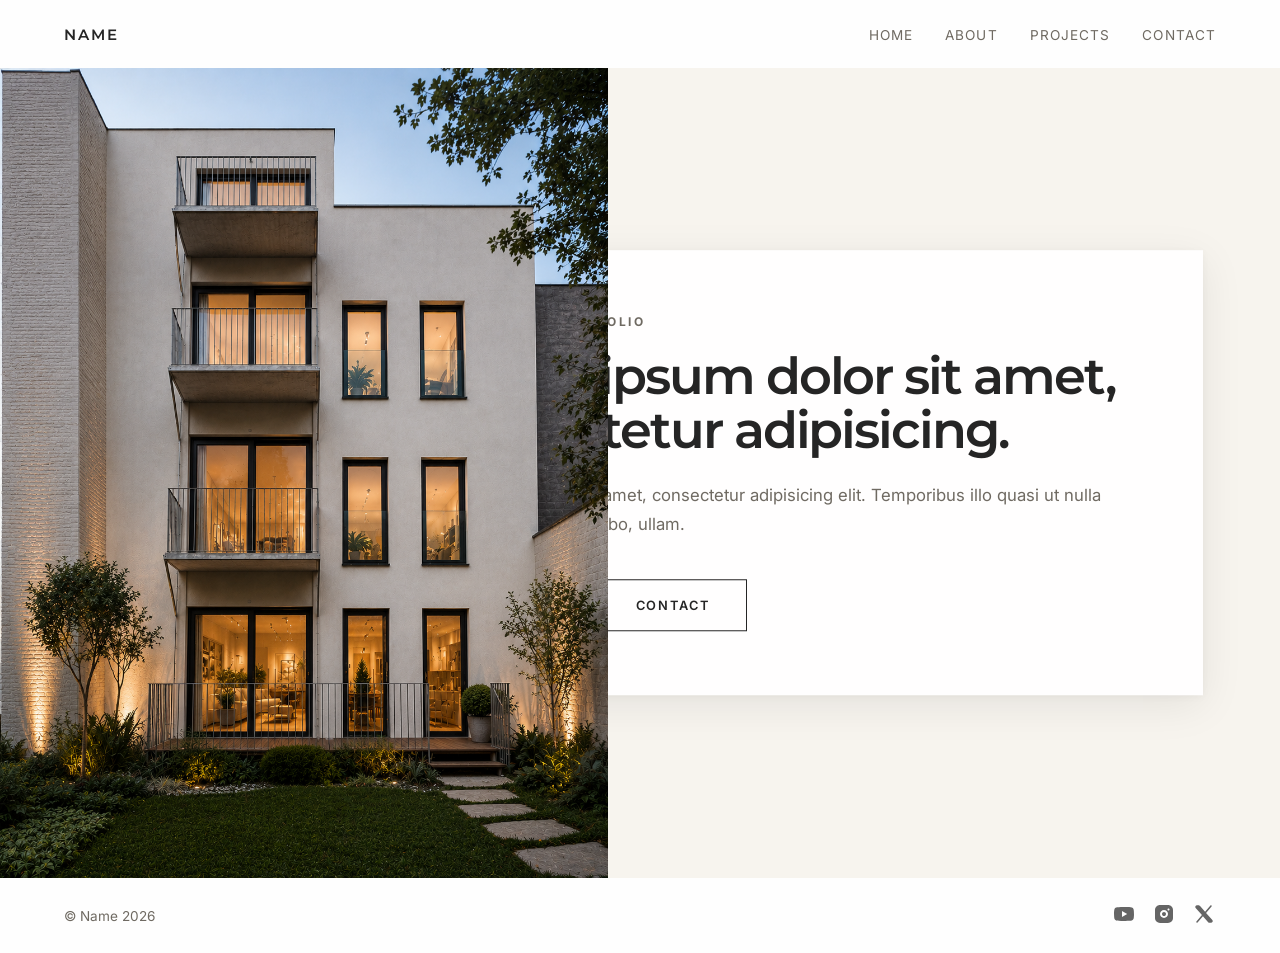
==== index.html @ ab99eb2c "add about page structure and styling" ====
<!doctype html>
<html lang="en">
  <head>
    <meta charset="UTF-8" />
    <meta name="viewport" content="width=device-width, initial-scale=1.0" />
    <!-- Google Fonts -->
    <link rel="preconnect" href="https://fonts.googleapis.com" />
    <link rel="preconnect" href="https://fonts.gstatic.com" crossorigin />
    <link
      href="https://fonts.googleapis.com/css2?family=Inter:ital,opsz,wght@0,14..32,100..900;1,14..32,100..900&family=Montserrat:ital,wght@0,100..900;1,100..900&display=swap"
      rel="stylesheet"
    />
    <!-- CSS Global -->
    <link rel="stylesheet" href="./global.css" />
    <title>Architecture</title>
  </head>
  <body>
    <header class="site-header">
      <a href="index.html" class="logo">Name</a>

      <nav class="site-nav">
        <ul>
          <li><a href="index.html">Home</a></li>
          <li><a href="about.html">About</a></li>
          <li><a href="#">Projects</a></li>
          <li><a href="#">Contact</a></li>
        </ul>
      </nav>
    </header>

    <main>
      <section class="hero">
        <div class="hero-content">
          <img
            class="hero-image"
            src="./images/house.png"
            alt="image of the building"
          />
          <!-- Eyebrow text is a short, descriptive phrase that sits above your main headline -->
          <div class="hero-content-details">
            <p class="eyebrow">Architecture Portfolio</p>
            <h1>Lorem ipsum dolor sit amet, consectetur adipisicing.</h1>

            <p class="subtext">
              Lorem ipsum dolor sit amet, consectetur adipisicing elit.
              Temporibus illo quasi ut nulla voluptates quo, explicabo, ullam.
            </p>
            <div class="btn-wrapper">
              <a href="#" class="button">Projects</a>
              <a href="#" class="button">Contact</a>
            </div>
          </div>
        </div>
      </section>
    </main>

    <footer class="site-footer">
      <p>© Name 2026</p>

      <ul class="social-links">
        <li>
          <a
            href="https://www.youtube.com/"
            target="_blank"
            rel="noopener noreferrer"
          >
            <img src="./images/youtube.svg" alt="YouTube" />
          </a>
        </li>
        <li>
          <a
            href="https://www.instagram.com/"
            target="_blank"
            rel="noopener noreferrer"
          >
            <img src="./images/instagram-fill.svg" alt="Instagram" />
          </a>
        </li>
        <li>
          <a href="https://x.com/" target="_blank" rel="noopener noreferrer">
            <img src="./images/x-twitter-solid.svg" alt="X / Twitter" />
          </a>
        </li>
      </ul>
    </footer>
  </body>
</html>
---- global.css ----
* {
  margin: 0;
  padding: 0;
  box-sizing: border-box;
}

:root {
  --color-light: #fefefe;
  --color-cream: #f7f4ee;
  --color-stone: #e8e2d8;
  --color-text: #252525;
  --color-muted: #6f6a62;
}

body {
  min-height: 100vh;
  font-family: "Inter", sans-serif;
  background-color: var(--color-cream);
  color: var(--color-text);
}

ul {
  list-style: none;
}

a {
  text-decoration: none;
  color: inherit;
}

/* GENERAL */

.eyebrow {
  margin-bottom: 1.25rem;
  font-size: 0.75rem;
  font-weight: 700;
  letter-spacing: 0.2em;
  text-transform: uppercase;
  color: var(--color-muted);
}

/* HEADER */

.site-header {
  display: flex;
  justify-content: space-between;
  align-items: center;
  padding: 1.5rem 5%;
  background-color: var(--color-light);
}

.logo {
  font-family: "Montserrat", sans-serif;
  font-size: 0.95rem;
  font-weight: 600;
  letter-spacing: 0.14em;
  text-transform: uppercase;
}

.site-nav ul {
  display: flex;
  gap: 2rem;
}

.site-nav a {
  font-size: 0.85rem;
  letter-spacing: 0.08em;
  text-transform: uppercase;
  color: var(--color-muted);
}

.site-nav a:hover {
  color: var(--color-text);
  text-decoration: underline;
  text-underline-offset: 0.4rem;
}

/* HERO */

.hero-content {
  position: relative;
  min-height: 90vh;
}

.hero-image {
  position: absolute;
  height: 100%;
  object-fit: contain;
  object-position: left center;
  z-index: 1;
}

.hero-content-details {
  position: absolute;
  top: 50%;
  right: 6%;
  transform: translateY(-50%);
  max-width: 65%;
  background: rgba(255, 255, 255, 0.95);
  /* backdrop-filter: blur(20px); */
  padding: 4rem 3.5rem;
  box-shadow:
    0 10px 40px rgba(0, 0, 0, 0.08),
    0 2px 8px rgba(0, 0, 0, 0.04);
}

.hero h1 {
  margin-bottom: 1.5rem;
  font-size: clamp(2.4rem, 4vw, 4.5rem);
  font-family: "Montserrat", sans-serif;
  font-weight: 600;
  line-height: 1.05;
  letter-spacing: -0.04em;
}

.hero .subtext {
  margin-bottom: 2.5rem;
  font-size: 1.05rem;
  line-height: 1.75;
  color: var(--color-muted);
}

/* Reset hero p styles for the card */
.hero p {
  max-width: 100%;
  color: var(--color-muted);
  text-shadow: none;
}

/* BUTTON */

.btn-wrapper {
  display: flex;
  gap: 1rem;
  flex-wrap: wrap;
}

.button {
  padding: 1.1rem 2.25rem;
  border: 1.5px solid var(--color-text);
  font-size: 0.8rem;
  font-weight: 600;
  letter-spacing: 0.12rem;
  text-transform: uppercase;
}

@media (max-width: 460px) {
  .btn-wrapper {
    flex-direction: column;
    gap: 0.5rem;
  }

  .button {
    padding: 0.8rem 1.6rem;
    text-align: center;
  }
}

.button:hover {
  color: var(--color-light);
  background-color: var(--color-text);
}

/* FOOTER */

.site-footer {
  display: flex;
  justify-content: space-between;
  align-items: center;
  padding: 1.5rem 5%;
  background-color: var(--color-light);
  color: var(--color-muted);
  font-size: 0.85rem;
}

.social-links {
  display: flex;
  align-items: center;
  gap: 1rem;
}

.social-links img {
  width: 24px;
  opacity: 0.6;
  filter: none;
}

.social-links img:hover {
  opacity: 1;
}

@media (max-width: 768px) {
  .site-header,
  .site-footer {
    flex-direction: column;
    gap: 1rem;
  }
}

/* ABOUT */

.page-intro {
  max-width: 760px;
  padding: 6rem 5% 3rem;
}

.page-intro h1 {
  margin-bottom: 1.5rem;
  font-family: "Montserrat", sans-serif;
  font-size: clamp(2.2rem, 4vw, 3.8rem);
  font-weight: 600;
  line-height: 1.05;
  letter-spacing: -0.04em;
}

.page-intro .subtext {
  font-size: 1.05rem;
  line-height: 1.75;
  color: var(--color-muted);
}

/* ABOUT - PHILOSOPHY */

.philosophy {
  display: grid;
  grid-template-columns: 1fr 1fr;
  gap: 4rem;
  align-items: center;
  padding: 3rem 5%;
}

.philosophy-image img {
  width: 100%;
  height: auto;
  object-fit: cover;
}

.section-header h2,
.philosophy-text h2 {
  font-family: "Montserrat", sans-serif;
  font-size: clamp(1.8rem, 3vw, 2.6rem);
  font-weight: 600;
  line-height: 1.15;
  letter-spacing: -0.03em;
}

.philosophy-text h2 {
  margin: 0.75rem 0 1.5rem;
}

.philosophy-text p {
  margin-bottom: 1.25rem;
  font-size: 1rem;
  line-height: 1.75;
  color: var(--color-muted);
}

/* ABOUT - VALUES */

.page-section {
  padding: 2rem 5% 5rem;
}

.section-header {
  max-width: 640px;
  margin-bottom: 3rem;
}

.values-grid {
  display: grid;
  grid-template-columns: repeat(2, 1fr);
  gap: 2.5rem;
}

.value-card {
  display: flex;
  flex-direction: column;
  gap: 1rem;
  padding: 2.5rem 2rem;
  background-color: var(--color-light);
  border: 1px solid var(--color-stone);
}

.value-number {
  font-family: "Montserrat", sans-serif;
  font-size: 1.5rem;
  font-weight: 600;
  color: var(--color-muted);
}

.value-card h3 {
  font-family: "Montserrat", sans-serif;
  font-size: 1.25rem;
  font-weight: 600;
}

.value-card p {
  font-size: 0.95rem;
  line-height: 1.7;
  color: var(--color-muted);
}

/* ABOUT - CLOSING STATEMENT */

.closing-statement {
  display: flex;
  flex-direction: column;
  gap: 1rem;
  max-width: 950px;
  align-items: center;
  margin: 0 auto;
  padding: 1rem 5% 7rem;
  text-align: center;
}

.closing-lead {
  font-size: 1.15rem;
  line-height: 1.8;
  color: var(--color-muted);
}

.founder {
  font-weight: 600;
}

/* RESPONSIVE */

@media (max-width: 768px) {
  .hero-content {
    min-height: 85vh;
    /* padding: 2rem 5%; */
    background-image: url("./images/house.png");
    background-size: cover;
    background-position: center;
    background-repeat: no-repeat;
  }

  .hero-content img {
    display: none;
  }

  .hero-content-details {
    /* margin: 0; */
    /* width: 100%; */
    /* max-width: 620px; */
    background: rgba(0, 0, 0, 0.3);
    backdrop-filter: none;
    box-shadow: none;
    width: 90%;
    max-width: 100%;
    padding: 1rem 1.5rem;
  }

  .hero h1 {
    font-size: clamp(3rem, 8vw, 5.8rem);
    color: var(--color-light);
  }

  .hero p {
    font-size: 1rem;
    color: rgba(255, 255, 255, 0.88);
    text-shadow: 0 2px 12px rgba(0, 0, 0, 0.45);
  }

  .hero .subtext {
    font-size: 1rem;
    color: var(--color-cream);
  }

  .button {
    border: 1px solid var(--color-light);
    background-color: rgba(255, 255, 255, 0.08);
    backdrop-filter: blur(1px);
    color: var(--color-light);
  }

  .button:hover {
    background-color: var(--color-stone);
    color: var(--color-text);
  }
}

@media (max-width: 475px) {
  .hero h1 {
    font-size: 2rem;
    margin-bottom: 0.8rem;
  }

  .hero .eyebrow {
    font-size: 0.7rem;
  }

  .hero .subtext {
    margin-bottom: 1rem;
  }

  .btn-wrapper {
    flex-direction: column;
    text-align: center;
    gap: 0.7rem;
  }

  .button {
    padding: 0.8rem 1.6rem;
  }
}

@media (max-width: 900px) {
  .values-grid {
    grid-template-columns: repeat(2, 1fr);
  }

  .philosophy {
    grid-template-columns: 1fr;
    gap: 2.5rem;
  }

  .philosophy-image img {
    max-height: 420px;
    width: 100%;
    object-fit: cover;
  }
}

@media (max-width: 600px) {
  .values-grid {
    grid-template-columns: 1fr;
  }

  .page-intro {
    padding-top: 4rem;
  }
}
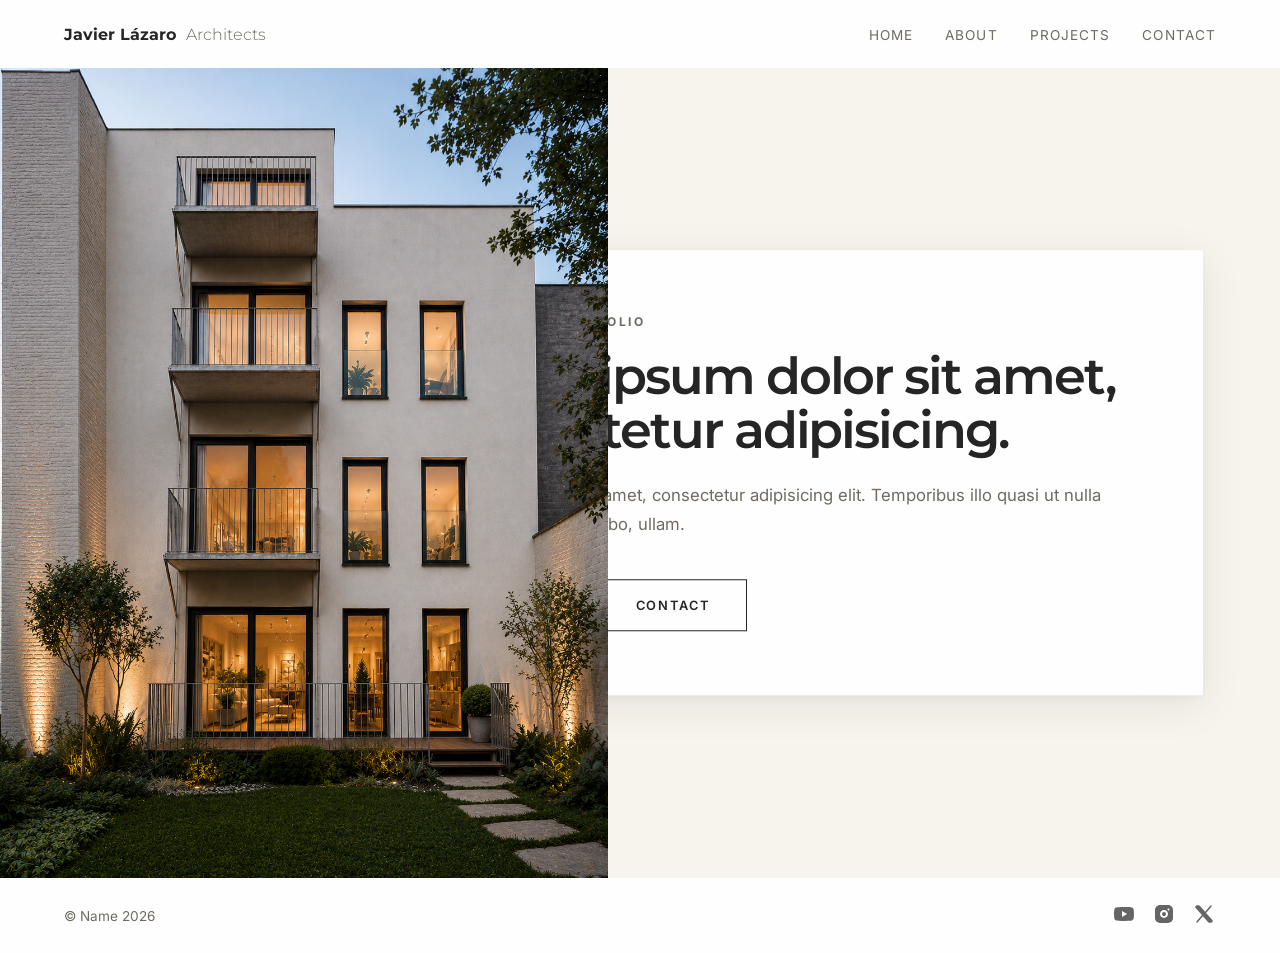
==== commit a7546962: "add name in logo" ====
--- a/index.html
+++ b/index.html
@@ -16,13 +16,16 @@
   </head>
   <body>
     <header class="site-header">
-      <a href="index.html" class="logo">Name</a>
+      <a href="index.html" class="logo">
+        <span class="logo-name">Javier Lázaro</span>
+        <span class="logo-suffix">Architects</span></a
+      >
 
       <nav class="site-nav">
         <ul>
           <li><a href="index.html">Home</a></li>
           <li><a href="about.html">About</a></li>
-          <li><a href="#">Projects</a></li>
+          <li><a href="projects.html">Projects</a></li>
           <li><a href="#">Contact</a></li>
         </ul>
       </nav>
--- a/global.css
+++ b/global.css
@@ -8,8 +8,11 @@
   --color-light: #fefefe;
   --color-cream: #f7f4ee;
   --color-stone: #e8e2d8;
+  --color-stone-rgb: 232, 226, 216;
   --color-text: #252525;
+  --color-text-rgb: 37, 37, 37;
   --color-muted: #6f6a62;
+  --color-muted-rgb: 111, 106, 98;
 }
 
 body {
@@ -51,10 +54,17 @@
 
 .logo {
   font-family: "Montserrat", sans-serif;
-  font-size: 0.95rem;
-  font-weight: 600;
-  letter-spacing: 0.14em;
-  text-transform: uppercase;
+  font-size: 1rem;
+}
+
+.logo-name {
+  font-weight: 700;
+}
+
+.logo-suffix {
+  font-weight: 300;
+  margin-left: 0.35rem;
+  color: var(--color-muted);
 }
 
 .site-nav ul {
@@ -323,6 +333,174 @@
   font-weight: 600;
 }
 
+/* PROJECTS */
+
+.projects-grid {
+  display: grid;
+  grid-template-columns: repeat(3, 1fr);
+  gap: 2.5rem;
+}
+
+.project-card {
+  background-color: var(--color-light);
+  border: 1px solid var(--color-stone);
+  cursor: pointer;
+}
+
+.project-image {
+  position: relative;
+}
+
+.project-image img {
+  width: 100%;
+}
+
+.project-info {
+  display: flex;
+  flex-direction: column;
+  gap: 0.5rem;
+  margin: 1.5rem 1.75rem;
+}
+
+.project-meta {
+  font-size: 0.75rem;
+  font-weight: 700;
+  letter-spacing: 0.12em;
+  text-transform: uppercase;
+  color: var(--color-muted);
+}
+
+.project-card h3 {
+  font-family: "Montserrat", sans-serif;
+  font-size: 1.35rem;
+  font-weight: 600;
+  letter-spacing: -0.02em;
+}
+
+.project-desc {
+  font-size: 0.95rem;
+  line-height: 1.5;
+  color: var(--color-muted);
+}
+
+/* PROJECT SPECS */
+
+.project-specs {
+  display: flex;
+  gap: 1.5rem;
+  margin: 1.5rem 1.75rem;
+  padding-top: 1.25rem;
+  border-top: 1px solid var(--color-stone);
+}
+
+.project-specs dt {
+  font-size: 0.7rem;
+  font-weight: 700;
+  letter-spacing: 0.1em;
+  text-transform: uppercase;
+  color: var(--color-muted);
+  margin-bottom: 0.25rem;
+}
+
+.project-specs dd {
+  font-size: 0.95rem;
+}
+
+.status-tag {
+  padding: 0.2rem 0.6rem;
+  font-size: 0.75rem;
+  font-weight: 600;
+  letter-spacing: 0.04em;
+  color: var(--color-muted);
+  background-color: var(--color-cream);
+}
+
+/* PROJECTS — MULTI-IMAGE */
+
+.image-count {
+  position: absolute;
+  top: 1rem;
+  right: 1rem;
+  z-index: 2;
+  padding: 0.3rem 0.7rem;
+  font-size: 0.7rem;
+  font-weight: 700;
+  letter-spacing: 0.08em;
+  background-color: var(--color-light);
+}
+
+/* LIGHTBOX */
+
+.lightbox {
+  display: none;
+  position: fixed;
+  top: 0;
+  right: 0;
+  bottom: 0;
+  left: 0;
+  z-index: 100;
+  background: rgba(var(--color-text-rgb), 0.94);
+  align-items: center;
+  justify-content: center;
+}
+
+.lightbox.open {
+  display: flex;
+}
+
+.lightbox-img {
+  max-width: 85%;
+  max-height: 85%;
+  margin-bottom: 0.5rem;
+  object-fit: contain;
+  box-shadow: 0 20px 60px rgba(0, 0, 0, 0.4);
+}
+
+.lightbox button {
+  background: none;
+  border: none;
+  color: var(--color-light);
+  cursor: pointer;
+  opacity: 0.5;
+}
+
+.lightbox button:hover {
+  opacity: 1;
+}
+
+.lightbox-close {
+  position: absolute;
+  top: 1.75rem;
+  right: 2.25rem;
+  font-size: 2.75rem;
+}
+
+.lightbox-controls {
+  position: absolute;
+  display: flex;
+  align-items: center;
+  bottom: 0.75rem;
+  letter-spacing: 0.12em;
+  color: var(--color-light);
+}
+
+.lightbox-prev,
+.lightbox-next {
+  padding: 0 1rem;
+  font-size: 1.5rem;
+}
+
+.lightbox-counter {
+  font-size: 0.75rem;
+}
+
+/* Hidden automatically for single-image projects */
+.lightbox.single .lightbox-prev,
+.lightbox.single .lightbox-next,
+.lightbox.single .lightbox-counter {
+  display: none;
+}
+
 /* RESPONSIVE */
 
 @media (max-width: 768px) {
@@ -406,7 +584,8 @@
 }
 
 @media (max-width: 900px) {
-  .values-grid {
+  .values-grid,
+  .projects-grid {
     grid-template-columns: repeat(2, 1fr);
   }
 
@@ -423,11 +602,20 @@
 }
 
 @media (max-width: 600px) {
-  .values-grid {
+  .values-grid,
+  .projects-grid {
     grid-template-columns: 1fr;
   }
 
   .page-intro {
     padding-top: 4rem;
   }
-}
+
+  /* LIGHTBOX */
+
+  .lightbox-close {
+    font-size: 2.25rem;
+    top: 1rem;
+    right: 1.25rem;
+  }
+}
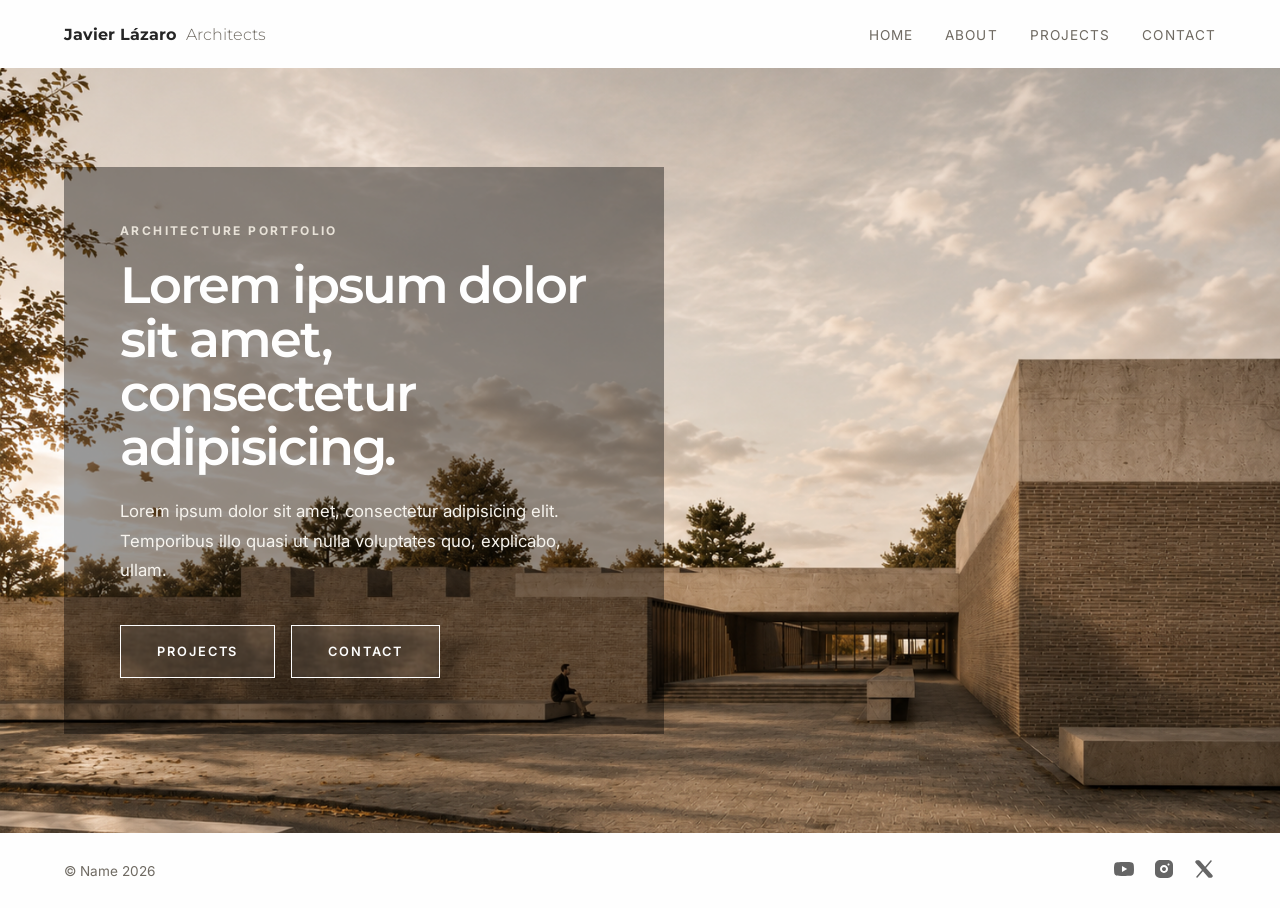
==== commit d874e418: "update landing page and fix media" ====
--- a/index.html
+++ b/index.html
@@ -34,23 +34,17 @@
     <main>
       <section class="hero">
         <div class="hero-content">
-          <img
-            class="hero-image"
-            src="./images/house.png"
-            alt="image of the building"
-          />
-          <!-- Eyebrow text is a short, descriptive phrase that sits above your main headline -->
           <div class="hero-content-details">
+            <!-- Eyebrow text is a short, descriptive phrase that sits above your main headline -->
             <p class="eyebrow">Architecture Portfolio</p>
             <h1>Lorem ipsum dolor sit amet, consectetur adipisicing.</h1>
-
             <p class="subtext">
               Lorem ipsum dolor sit amet, consectetur adipisicing elit.
               Temporibus illo quasi ut nulla voluptates quo, explicabo, ullam.
             </p>
             <div class="btn-wrapper">
-              <a href="#" class="button">Projects</a>
-              <a href="#" class="button">Contact</a>
+              <a href="projects.html" class="button">Projects</a>
+              <a href="contact.html" class="button">Contact</a>
             </div>
           </div>
         </div>
--- a/global.css
+++ b/global.css
@@ -89,34 +89,31 @@
 
 .hero-content {
   position: relative;
-  min-height: 90vh;
-}
-
-.hero-image {
-  position: absolute;
-  height: 100%;
-  object-fit: contain;
-  object-position: left center;
-  z-index: 1;
+  display: flex;
+  align-items: center;
+  min-height: 85vh;
+  padding: 5%;
+  background-image: url("./images/projects/pfc.png");
+  background-size: cover;
+  background-position: center;
+  background-repeat: no-repeat;
 }
 
 .hero-content-details {
-  position: absolute;
-  top: 50%;
-  right: 6%;
-  transform: translateY(-50%);
-  max-width: 65%;
-  background: rgba(255, 255, 255, 0.95);
-  /* backdrop-filter: blur(20px); */
-  padding: 4rem 3.5rem;
-  box-shadow:
-    0 10px 40px rgba(0, 0, 0, 0.08),
-    0 2px 8px rgba(0, 0, 0, 0.04);
+  max-width: 600px;
+  padding: 3.5rem;
+  background: rgba(0, 0, 0, 0.4);
+  /* backdrop-filter: blur(1px); */
+}
+
+.hero .eyebrow {
+  color: var(--color-stone);
 }
 
 .hero h1 {
   margin-bottom: 1.5rem;
   font-size: clamp(2.4rem, 4vw, 4.5rem);
+  color: var(--color-light);
   font-family: "Montserrat", sans-serif;
   font-weight: 600;
   line-height: 1.05;
@@ -127,14 +124,7 @@
   margin-bottom: 2.5rem;
   font-size: 1.05rem;
   line-height: 1.75;
-  color: var(--color-muted);
-}
-
-/* Reset hero p styles for the card */
-.hero p {
-  max-width: 100%;
-  color: var(--color-muted);
-  text-shadow: none;
+  color: var(--color-cream);
 }
 
 /* BUTTON */
@@ -147,28 +137,19 @@
 
 .button {
   padding: 1.1rem 2.25rem;
-  border: 1.5px solid var(--color-text);
+  color: var(--color-light);
+  border: 1px solid var(--color-light);
+  background-color: rgba(255, 255, 255, 0.08);
+  backdrop-filter: blur(1px);
   font-size: 0.8rem;
   font-weight: 600;
   letter-spacing: 0.12rem;
   text-transform: uppercase;
 }
 
-@media (max-width: 460px) {
-  .btn-wrapper {
-    flex-direction: column;
-    gap: 0.5rem;
-  }
-
-  .button {
-    padding: 0.8rem 1.6rem;
-    text-align: center;
-  }
-}
-
 .button:hover {
-  color: var(--color-light);
-  background-color: var(--color-text);
+  background-color: var(--color-stone);
+  color: var(--color-text);
 }
 
 /* FOOTER */
@@ -503,58 +484,48 @@
 
 /* RESPONSIVE */
 
+@media (max-width: 900px) {
+  .values-grid,
+  .projects-grid {
+    grid-template-columns: repeat(2, 1fr);
+  }
+
+  .philosophy {
+    grid-template-columns: 1fr;
+    gap: 2.5rem;
+  }
+
+  .philosophy-image img {
+    max-height: 420px;
+    width: 100%;
+    object-fit: cover;
+  }
+}
+
 @media (max-width: 768px) {
-  .hero-content {
-    min-height: 85vh;
-    /* padding: 2rem 5%; */
-    background-image: url("./images/house.png");
-    background-size: cover;
-    background-position: center;
-    background-repeat: no-repeat;
-  }
-
-  .hero-content img {
-    display: none;
-  }
-
   .hero-content-details {
-    /* margin: 0; */
-    /* width: 100%; */
-    /* max-width: 620px; */
-    background: rgba(0, 0, 0, 0.3);
-    backdrop-filter: none;
-    box-shadow: none;
-    width: 90%;
+    width: 100%;
     max-width: 100%;
-    padding: 1rem 1.5rem;
-  }
-
-  .hero h1 {
-    font-size: clamp(3rem, 8vw, 5.8rem);
-    color: var(--color-light);
-  }
-
-  .hero p {
-    font-size: 1rem;
-    color: rgba(255, 255, 255, 0.88);
-    text-shadow: 0 2px 12px rgba(0, 0, 0, 0.45);
-  }
-
-  .hero .subtext {
-    font-size: 1rem;
-    color: var(--color-cream);
-  }
-
-  .button {
-    border: 1px solid var(--color-light);
-    background-color: rgba(255, 255, 255, 0.08);
-    backdrop-filter: blur(1px);
-    color: var(--color-light);
-  }
-
-  .button:hover {
-    background-color: var(--color-stone);
-    color: var(--color-text);
+    padding: 2rem 1.5rem;
+  }
+}
+
+@media (max-width: 600px) {
+  .values-grid,
+  .projects-grid {
+    grid-template-columns: 1fr;
+  }
+
+  .page-intro {
+    padding-top: 4rem;
+  }
+
+  /* LIGHTBOX */
+
+  .lightbox-close {
+    font-size: 2.25rem;
+    top: 1rem;
+    right: 1.25rem;
   }
 }
 
@@ -564,14 +535,9 @@
     margin-bottom: 0.8rem;
   }
 
-  .hero .eyebrow {
-    font-size: 0.7rem;
-  }
-
   .hero .subtext {
-    margin-bottom: 1rem;
-  }
-
+    margin-bottom: 1.5rem;
+  }
   .btn-wrapper {
     flex-direction: column;
     text-align: center;
@@ -582,40 +548,3 @@
     padding: 0.8rem 1.6rem;
   }
 }
-
-@media (max-width: 900px) {
-  .values-grid,
-  .projects-grid {
-    grid-template-columns: repeat(2, 1fr);
-  }
-
-  .philosophy {
-    grid-template-columns: 1fr;
-    gap: 2.5rem;
-  }
-
-  .philosophy-image img {
-    max-height: 420px;
-    width: 100%;
-    object-fit: cover;
-  }
-}
-
-@media (max-width: 600px) {
-  .values-grid,
-  .projects-grid {
-    grid-template-columns: 1fr;
-  }
-
-  .page-intro {
-    padding-top: 4rem;
-  }
-
-  /* LIGHTBOX */
-
-  .lightbox-close {
-    font-size: 2.25rem;
-    top: 1rem;
-    right: 1.25rem;
-  }
-}
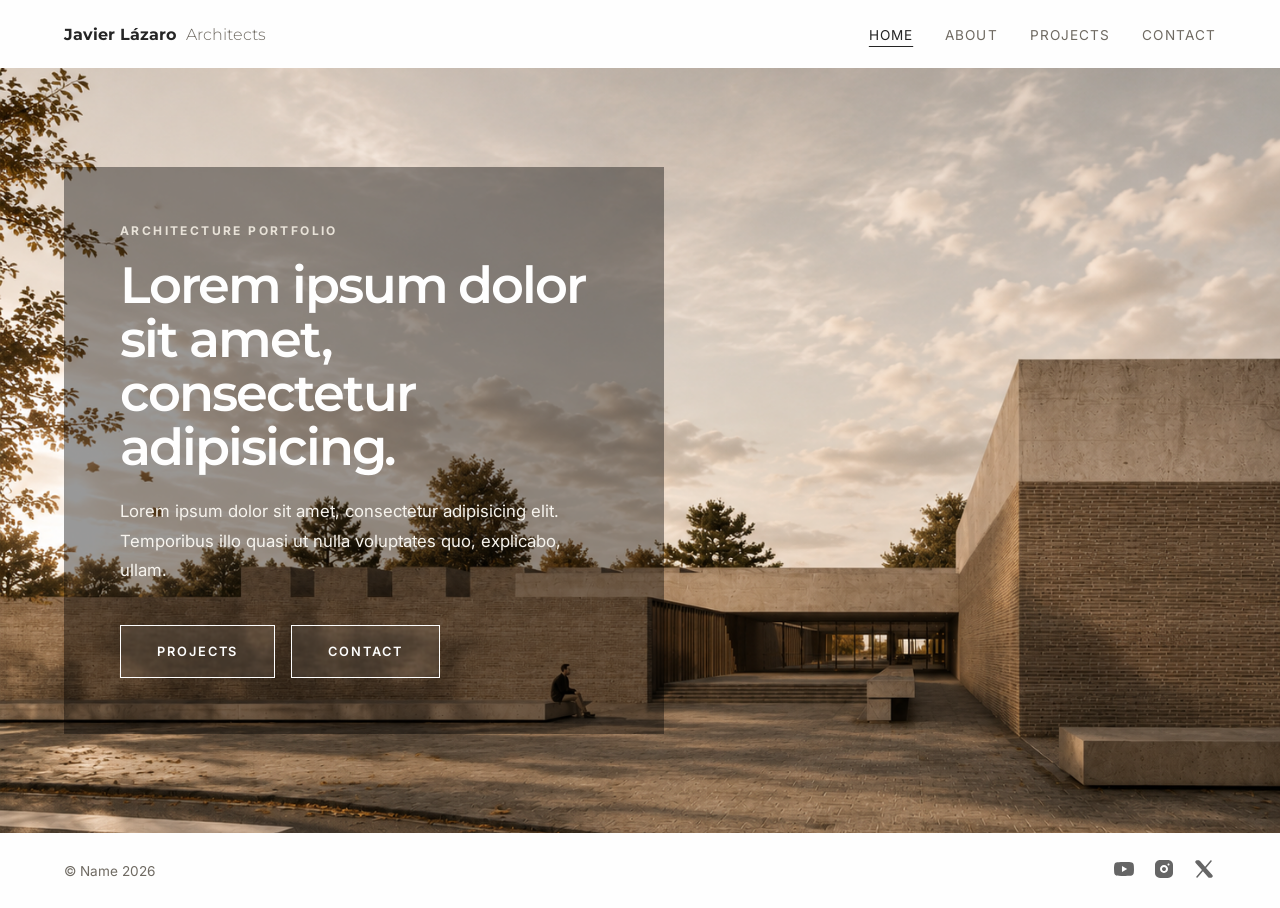
==== commit 591c5049: "feature: add hamburger menu" ====
--- a/index.html
+++ b/index.html
@@ -8,6 +8,11 @@
     <link rel="preconnect" href="https://fonts.gstatic.com" crossorigin />
     <link
       href="https://fonts.googleapis.com/css2?family=Inter:ital,opsz,wght@0,14..32,100..900;1,14..32,100..900&family=Montserrat:ital,wght@0,100..900;1,100..900&display=swap"
+      rel="stylesheet"
+    />
+    <!-- Material Icon CDN -->
+    <link
+      href="https://fonts.googleapis.com/icon?family=Material+Icons"
       rel="stylesheet"
     />
     <!-- CSS Global -->
@@ -23,12 +28,17 @@
 
       <nav class="site-nav">
         <ul>
-          <li><a href="index.html">Home</a></li>
+          <li><a href="index.html" class="active">Home</a></li>
           <li><a href="about.html">About</a></li>
           <li><a href="projects.html">Projects</a></li>
           <li><a href="#">Contact</a></li>
         </ul>
       </nav>
+      <button class="hamburger-menu" id="hamburger-menu">
+        <!-- material icons -->
+        <i class="menuIcon material-icons">menu</i>
+        <i class="closeIcon material-icons">close</i>
+      </button>
     </header>
 
     <main>
@@ -80,5 +90,6 @@
         </li>
       </ul>
     </footer>
+    <script src="./script.js"></script>
   </body>
 </html>
--- a/global.css
+++ b/global.css
@@ -50,6 +50,9 @@
   align-items: center;
   padding: 1.5rem 5%;
   background-color: var(--color-light);
+  position: sticky;
+  top: 0;
+  z-index: 100;
 }
 
 .logo {
@@ -83,6 +86,46 @@
   color: var(--color-text);
   text-decoration: underline;
   text-underline-offset: 0.4rem;
+}
+
+.site-nav a.active {
+  color: var(--color-text);
+  text-decoration: underline;
+  text-underline-offset: 0.4rem;
+}
+
+/* HAMBURGER-MENU */
+
+.hamburger-menu {
+  display: none;
+  position: fixed;
+  z-index: 100;
+  top: 1rem;
+  right: 1rem;
+  background-color: transparent;
+  border: none;
+  cursor: pointer;
+}
+
+.menuIcon,
+.closeIcon {
+  color: var(--color-text);
+  font-size: 2rem;
+}
+
+/* nav-menu is open, no need for a hamburger button */
+body.nav-open .menuIcon {
+  display: none;
+}
+
+/* nav-menu is open, NEED to have a X button */
+body.nav-open .closeIcon {
+  display: block;
+}
+
+/* nav-menu is closed, no need for a X button */
+.closeIcon {
+  display: none;
 }
 
 /* HERO */
@@ -178,14 +221,6 @@
 
 .social-links img:hover {
   opacity: 1;
-}
-
-@media (max-width: 768px) {
-  .site-header,
-  .site-footer {
-    flex-direction: column;
-    gap: 1rem;
-  }
 }
 
 /* ABOUT */
@@ -503,6 +538,54 @@
 }
 
 @media (max-width: 768px) {
+  .site-footer {
+    flex-direction: column;
+    gap: 1rem;
+  }
+
+  .hamburger-menu {
+    display: block;
+  }
+
+  .site-header {
+    flex-direction: row;
+  }
+
+  .site-nav {
+    position: fixed;
+    display: flex;
+    justify-content: center;
+    align-items: center;
+    transform: translateY(-100%);
+    transition: transform 0.2s;
+    top: 0;
+    left: 0;
+    right: 0;
+    bottom: 0;
+    z-index: 99;
+    background: var(--color-light);
+  }
+
+  body.nav-open .site-nav {
+    transform: translateY(0);
+  }
+
+  /* lock background scroll when nav is open*/
+  body.nav-open {
+    overflow: hidden;
+  }
+
+  .site-nav ul {
+    flex-direction: column;
+    align-items: center;
+    gap: 2.75rem;
+  }
+
+  .site-nav a {
+    font-size: 1.4rem;
+    letter-spacing: 0.1em;
+  }
+
   .hero-content-details {
     width: 100%;
     max-width: 100%;
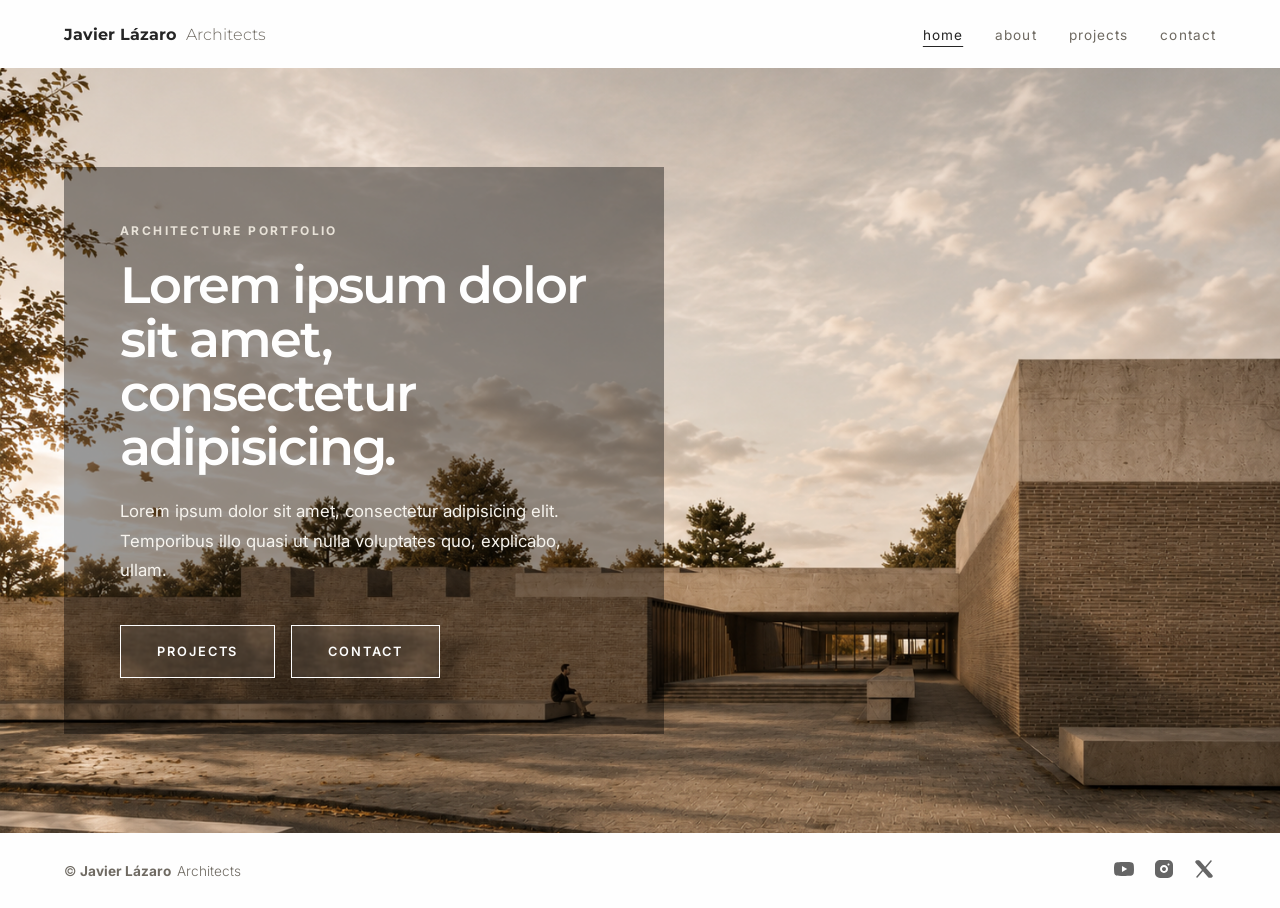
==== commit 6709f561: "update page footer" ====
--- a/index.html
+++ b/index.html
@@ -28,10 +28,10 @@
 
       <nav class="site-nav">
         <ul>
-          <li><a href="index.html" class="active">Home</a></li>
-          <li><a href="about.html">About</a></li>
-          <li><a href="projects.html">Projects</a></li>
-          <li><a href="#">Contact</a></li>
+          <li><a href="index.html" class="active">home</a></li>
+          <li><a href="about.html">about</a></li>
+          <li><a href="projects.html">projects</a></li>
+          <li><a href="#">contact</a></li>
         </ul>
       </nav>
       <button class="hamburger-menu" id="hamburger-menu">
@@ -62,7 +62,10 @@
     </main>
 
     <footer class="site-footer">
-      <p>© Name 2026</p>
+      <div>
+        © <span class="logo-name">Javier Lázaro</span
+        ><span class="logo-suffix">Architects </span>
+      </div>
 
       <ul class="social-links">
         <li>
--- a/global.css
+++ b/global.css
@@ -78,7 +78,7 @@
 .site-nav a {
   font-size: 0.85rem;
   letter-spacing: 0.08em;
-  text-transform: uppercase;
+  /* text-transform: uppercase; */
   color: var(--color-muted);
 }
 
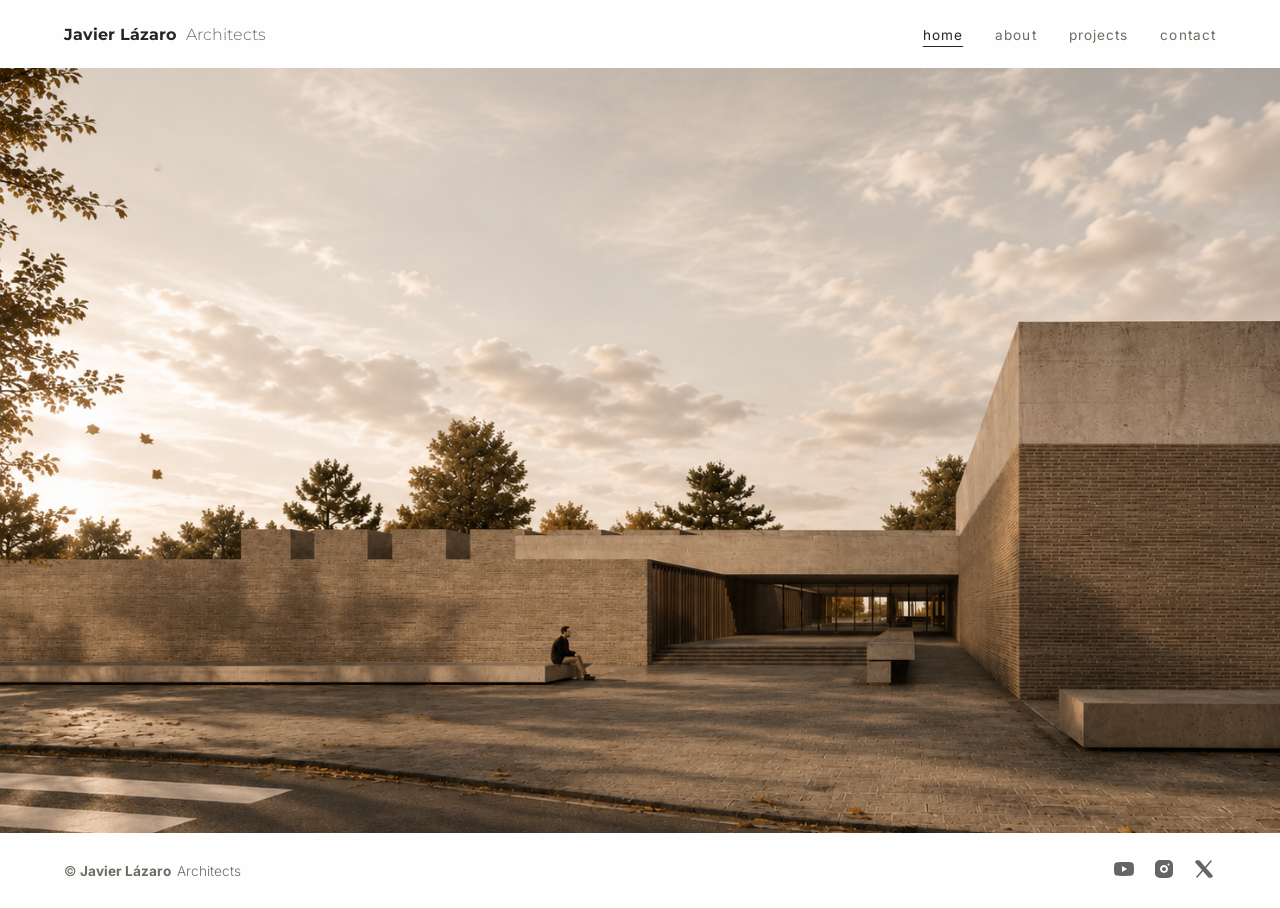
==== commit 7849acf2: "feat: redesign index page" ====
--- a/index.html
+++ b/index.html
@@ -31,7 +31,7 @@
           <li><a href="index.html" class="active">home</a></li>
           <li><a href="about.html">about</a></li>
           <li><a href="projects.html">projects</a></li>
-          <li><a href="#">contact</a></li>
+          <li><a href="contact.html">contact</a></li>
         </ul>
       </nav>
       <button class="hamburger-menu" id="hamburger-menu">
@@ -44,18 +44,9 @@
     <main>
       <section class="hero">
         <div class="hero-content">
-          <div class="hero-content-details">
-            <!-- Eyebrow text is a short, descriptive phrase that sits above your main headline -->
-            <p class="eyebrow">Architecture Portfolio</p>
-            <h1>Lorem ipsum dolor sit amet, consectetur adipisicing.</h1>
-            <p class="subtext">
-              Lorem ipsum dolor sit amet, consectetur adipisicing elit.
-              Temporibus illo quasi ut nulla voluptates quo, explicabo, ullam.
-            </p>
-            <div class="btn-wrapper">
-              <a href="projects.html" class="button">Projects</a>
-              <a href="contact.html" class="button">Contact</a>
-            </div>
+          <div class="btn-wrapper">
+            <a href="projects.html" class="button">Projects</a>
+            <a href="contact.html" class="button">Contact</a>
           </div>
         </div>
       </section>
--- a/global.css
+++ b/global.css
@@ -16,10 +16,17 @@
 }
 
 body {
+  display: flex;
+  flex-direction: column;
   min-height: 100vh;
   font-family: "Inter", sans-serif;
   background-color: var(--color-cream);
   color: var(--color-text);
+}
+
+/* grows to push the footer down */
+main {
+  flex: 1;
 }
 
 ul {
@@ -138,44 +145,13 @@
   padding: 5%;
   background-image: url("./images/projects/pfc.png");
   background-size: cover;
-  background-position: center;
+  background-position: 25% 75%;
   background-repeat: no-repeat;
 }
 
-.hero-content-details {
-  max-width: 600px;
-  padding: 3.5rem;
-  background: rgba(0, 0, 0, 0.4);
-  /* backdrop-filter: blur(1px); */
-}
-
-.hero .eyebrow {
-  color: var(--color-stone);
-}
-
-.hero h1 {
-  margin-bottom: 1.5rem;
-  font-size: clamp(2.4rem, 4vw, 4.5rem);
-  color: var(--color-light);
-  font-family: "Montserrat", sans-serif;
-  font-weight: 600;
-  line-height: 1.05;
-  letter-spacing: -0.04em;
-}
-
-.hero .subtext {
-  margin-bottom: 2.5rem;
-  font-size: 1.05rem;
-  line-height: 1.75;
-  color: var(--color-cream);
-}
-
-/* BUTTON */
-
+/* buttons not visible on the big screen */
 .btn-wrapper {
-  display: flex;
-  gap: 1rem;
-  flex-wrap: wrap;
+  display: none;
 }
 
 .button {
@@ -517,6 +493,34 @@
   display: none;
 }
 
+/* CONTACT */
+
+.contact-details {
+  display: grid;
+  grid-template-columns: repeat(2, 1fr);
+  gap: 4rem;
+  max-width: 800px;
+  padding: 1rem 5% 7rem;
+}
+
+.contact-block {
+  font-family: "Montserrat", sans-serif;
+  font-size: 1.4rem;
+  font-weight: 500;
+  line-height: 1.6;
+  letter-spacing: -0.02em;
+}
+
+.contact-block address {
+  /* removes default italic on <address> */
+  font-style: normal;
+}
+
+.contact-value a:hover {
+  color: var(--color-muted);
+  text-decoration: underline;
+}
+
 /* RESPONSIVE */
 
 @media (max-width: 900px) {
@@ -538,6 +542,15 @@
 }
 
 @media (max-width: 768px) {
+  body.nav-open .site-nav {
+    transform: translateY(0);
+  }
+
+  /* lock background scroll when nav is open*/
+  body.nav-open {
+    overflow: hidden;
+  }
+
   .site-footer {
     flex-direction: column;
     gap: 1rem;
@@ -566,15 +579,6 @@
     background: var(--color-light);
   }
 
-  body.nav-open .site-nav {
-    transform: translateY(0);
-  }
-
-  /* lock background scroll when nav is open*/
-  body.nav-open {
-    overflow: hidden;
-  }
-
   .site-nav ul {
     flex-direction: column;
     align-items: center;
@@ -586,10 +590,20 @@
     letter-spacing: 0.1em;
   }
 
-  .hero-content-details {
+  .hero-content {
+    align-items: flex-end;
+    background-position: center;
+  }
+
+  .hero-content .btn-wrapper {
+    display: flex;
+    gap: 1rem;
     width: 100%;
-    max-width: 100%;
-    padding: 2rem 1.5rem;
+  }
+
+  .hero-content .button {
+    flex: 1;
+    text-align: center;
   }
 }
 
@@ -610,24 +624,22 @@
     top: 1rem;
     right: 1.25rem;
   }
+
+  .contact-details {
+    grid-template-columns: 1fr;
+    gap: 2.5rem;
+  }
+
+  .contact-block address,
+  .contact-value {
+    font-size: 1.2rem;
+  }
 }
 
 @media (max-width: 475px) {
-  .hero h1 {
-    font-size: 2rem;
-    margin-bottom: 0.8rem;
-  }
-
-  .hero .subtext {
-    margin-bottom: 1.5rem;
-  }
   .btn-wrapper {
     flex-direction: column;
     text-align: center;
     gap: 0.7rem;
   }
-
-  .button {
-    padding: 0.8rem 1.6rem;
-  }
-}
+}
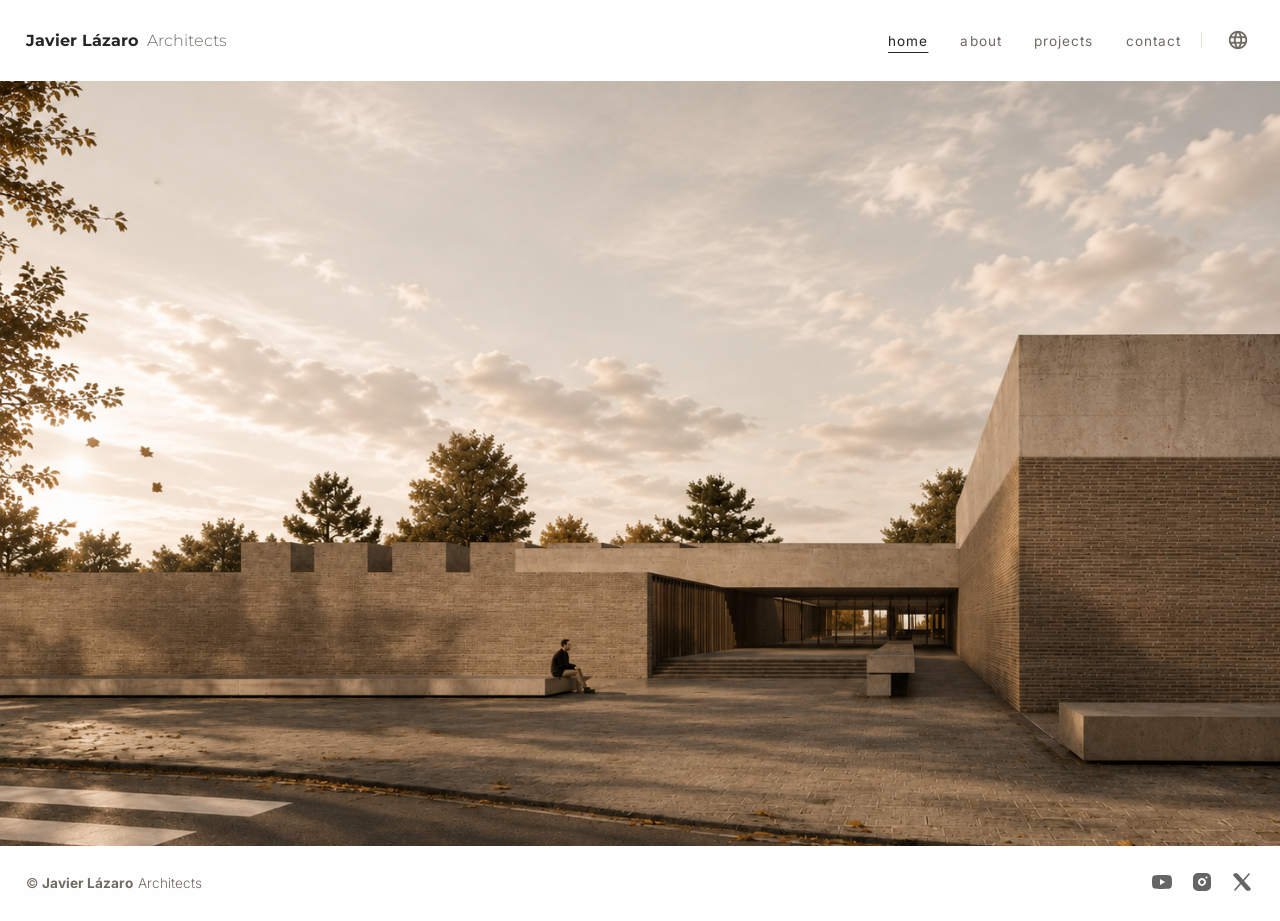
==== commit d26491c7: "add language switch" ====
--- a/index.html
+++ b/index.html
@@ -33,6 +33,34 @@
           <li><a href="projects.html">projects</a></li>
           <li><a href="contact.html">contact</a></li>
         </ul>
+        <div class="lang-switch" id="lang-switch">
+          <button
+            type="button"
+            class="lang-toggle"
+            id="lang-toggle"
+            aria-expanded="false"
+            aria-controls="lang-menu"
+          >
+            <i class="material-icons">language</i>
+          </button>
+          <ul class="lang-menu" id="lang-menu">
+            <li>
+              <a href="index.html" lang="en" hreflang="en" aria-current="true"
+                >EN</a
+              >
+            </li>
+            <li>
+              <span class="lang-unavailable" lang="fr" title="Coming soon"
+                >FR</span
+              >
+            </li>
+            <li>
+              <span class="lang-unavailable" lang="nl" title="Coming soon"
+                >NL</span
+              >
+            </li>
+          </ul>
+        </div>
       </nav>
       <button class="hamburger-menu" id="hamburger-menu">
         <!-- material icons -->
--- a/global.css
+++ b/global.css
@@ -55,7 +55,7 @@
   display: flex;
   justify-content: space-between;
   align-items: center;
-  padding: 1.5rem 5%;
+  padding: 1.5rem 2%;
   background-color: var(--color-light);
   position: sticky;
   top: 0;
@@ -77,6 +77,12 @@
   color: var(--color-muted);
 }
 
+.site-nav {
+  display: flex;
+  align-items: center;
+  gap: 2.5rem;
+}
+
 .site-nav ul {
   display: flex;
   gap: 2rem;
@@ -99,6 +105,84 @@
   color: var(--color-text);
   text-decoration: underline;
   text-underline-offset: 0.4rem;
+}
+
+/* LANGUAGE SWITCHER */
+
+.lang-switch {
+  position: relative;
+  display: flex;
+  flex-direction: column;
+  align-items: center;
+}
+
+.lang-switch::before {
+  content: "";
+  position: absolute;
+  top: 50%;
+  left: -1.25rem;
+  width: 1px;
+  height: 1rem;
+  transform: translateY(-50%);
+  background-color: var(--color-stone);
+}
+
+.lang-switch .lang-toggle {
+  display: flex;
+  align-items: center;
+  justify-content: center;
+  padding: 0.35rem;
+  color: var(--color-muted);
+  background-color: transparent;
+  border: none;
+  cursor: pointer;
+  transition: color 0.15s;
+}
+
+.lang-switch .lang-toggle .material-icons {
+  font-size: 1.35rem;
+}
+
+.lang-switch .lang-toggle:hover,
+.lang-switch.open .lang-toggle {
+  color: var(--color-text);
+}
+
+.lang-switch .lang-menu {
+  display: none;
+  position: absolute;
+  top: calc(100% + 0.75rem);
+  left: 50%;
+  transform: translateX(-50%);
+  z-index: 1;
+  flex-direction: column;
+  gap: 0.6rem;
+  padding: 1rem 1rem;
+  background-color: var(--color-light);
+  border: 1px solid var(--color-stone);
+}
+
+.lang-switch.open .lang-menu {
+  display: flex;
+}
+
+.lang-switch .lang-menu a,
+.lang-switch .lang-menu span {
+  font-size: 0.8rem;
+  font-weight: 600;
+  letter-spacing: 0.08em;
+  color: var(--color-muted);
+}
+
+.lang-switch .lang-menu a:hover,
+.lang-switch .lang-menu a[aria-current="true"] {
+  color: var(--color-text);
+  text-decoration: underline;
+  text-underline-offset: 0.3rem;
+}
+
+.lang-switch .lang-menu .lang-unavailable {
+  opacity: 0.45;
 }
 
 /* HAMBURGER-MENU */
@@ -177,7 +261,7 @@
   display: flex;
   justify-content: space-between;
   align-items: center;
-  padding: 1.5rem 5%;
+  padding: 1.5rem 2%;
   background-color: var(--color-light);
   color: var(--color-muted);
   font-size: 0.85rem;
@@ -260,7 +344,7 @@
 /* ABOUT - VALUES */
 
 .page-section {
-  padding: 2rem 5% 5rem;
+  padding: 5rem 5% 5rem;
 }
 
 .section-header {
@@ -496,29 +580,51 @@
 /* CONTACT */
 
 .contact-details {
-  display: grid;
-  grid-template-columns: repeat(2, 1fr);
-  gap: 4rem;
-  max-width: 800px;
-  padding: 1rem 5% 7rem;
-}
-
-.contact-block {
+  display: flex;
+  justify-content: center;
+  align-items: center;
+  padding: 4rem 5%;
+  min-height: calc(100vh - 200px);
+}
+
+.contact-card {
+  display: flex;
+  flex-direction: column;
+  align-items: center;
+  gap: 2rem;
+  text-align: center;
+  /* <address> defaults to italic */
+  font-style: normal;
+}
+
+.contact-group {
+  display: flex;
+  flex-direction: column;
+  gap: 0.4rem;
+}
+
+/* The one emphasized line */
+.contact-name {
   font-family: "Montserrat", sans-serif;
-  font-size: 1.4rem;
-  font-weight: 500;
-  line-height: 1.6;
+  font-size: clamp(1.8rem, 3.5vw, 2.4rem);
   letter-spacing: -0.02em;
-}
-
-.contact-block address {
-  /* removes default italic on <address> */
-  font-style: normal;
-}
-
-.contact-value a:hover {
-  color: var(--color-muted);
+  margin-bottom: 0.5rem;
+}
+
+/* Every other line — one size, one color */
+.contact-card p {
+  font-size: 1.05rem;
+  line-height: 1.7;
+}
+
+.contact-card a:hover {
   text-decoration: underline;
+}
+
+.contact-divider {
+  width: 40px;
+  height: 1px;
+  background-color: var(--color-text);
 }
 
 /* RESPONSIVE */
@@ -567,8 +673,10 @@
   .site-nav {
     position: fixed;
     display: flex;
+    flex-direction: column;
     justify-content: center;
     align-items: center;
+    gap: 3rem;
     transform: translateY(-100%);
     transition: transform 0.2s;
     top: 0;
@@ -590,6 +698,38 @@
     letter-spacing: 0.1em;
   }
 
+  .lang-switch {
+    padding-top: 2rem;
+    border-top: 1px solid var(--color-stone);
+  }
+
+  .lang-switch::before {
+    display: none;
+  }
+
+  .lang-switch .lang-toggle .material-icons {
+    font-size: 1.6rem;
+  }
+
+  .lang-switch .lang-menu {
+    position: static;
+    left: auto;
+    transform: none;
+    flex-direction: row;
+    align-items: center;
+    gap: 1.25rem;
+    min-width: 0;
+    margin-top: 1.5rem;
+    padding: 0;
+    background: none;
+    border: none;
+  }
+
+  .lang-switch .lang-menu a,
+  .lang-switch .lang-menu span {
+    font-size: 1rem;
+  }
+
   .hero-content {
     align-items: flex-end;
     background-position: center;
@@ -604,6 +744,10 @@
   .hero-content .button {
     flex: 1;
     text-align: center;
+  }
+
+  .page-section {
+    padding: 3rem 5% 3rem;
   }
 }
 
